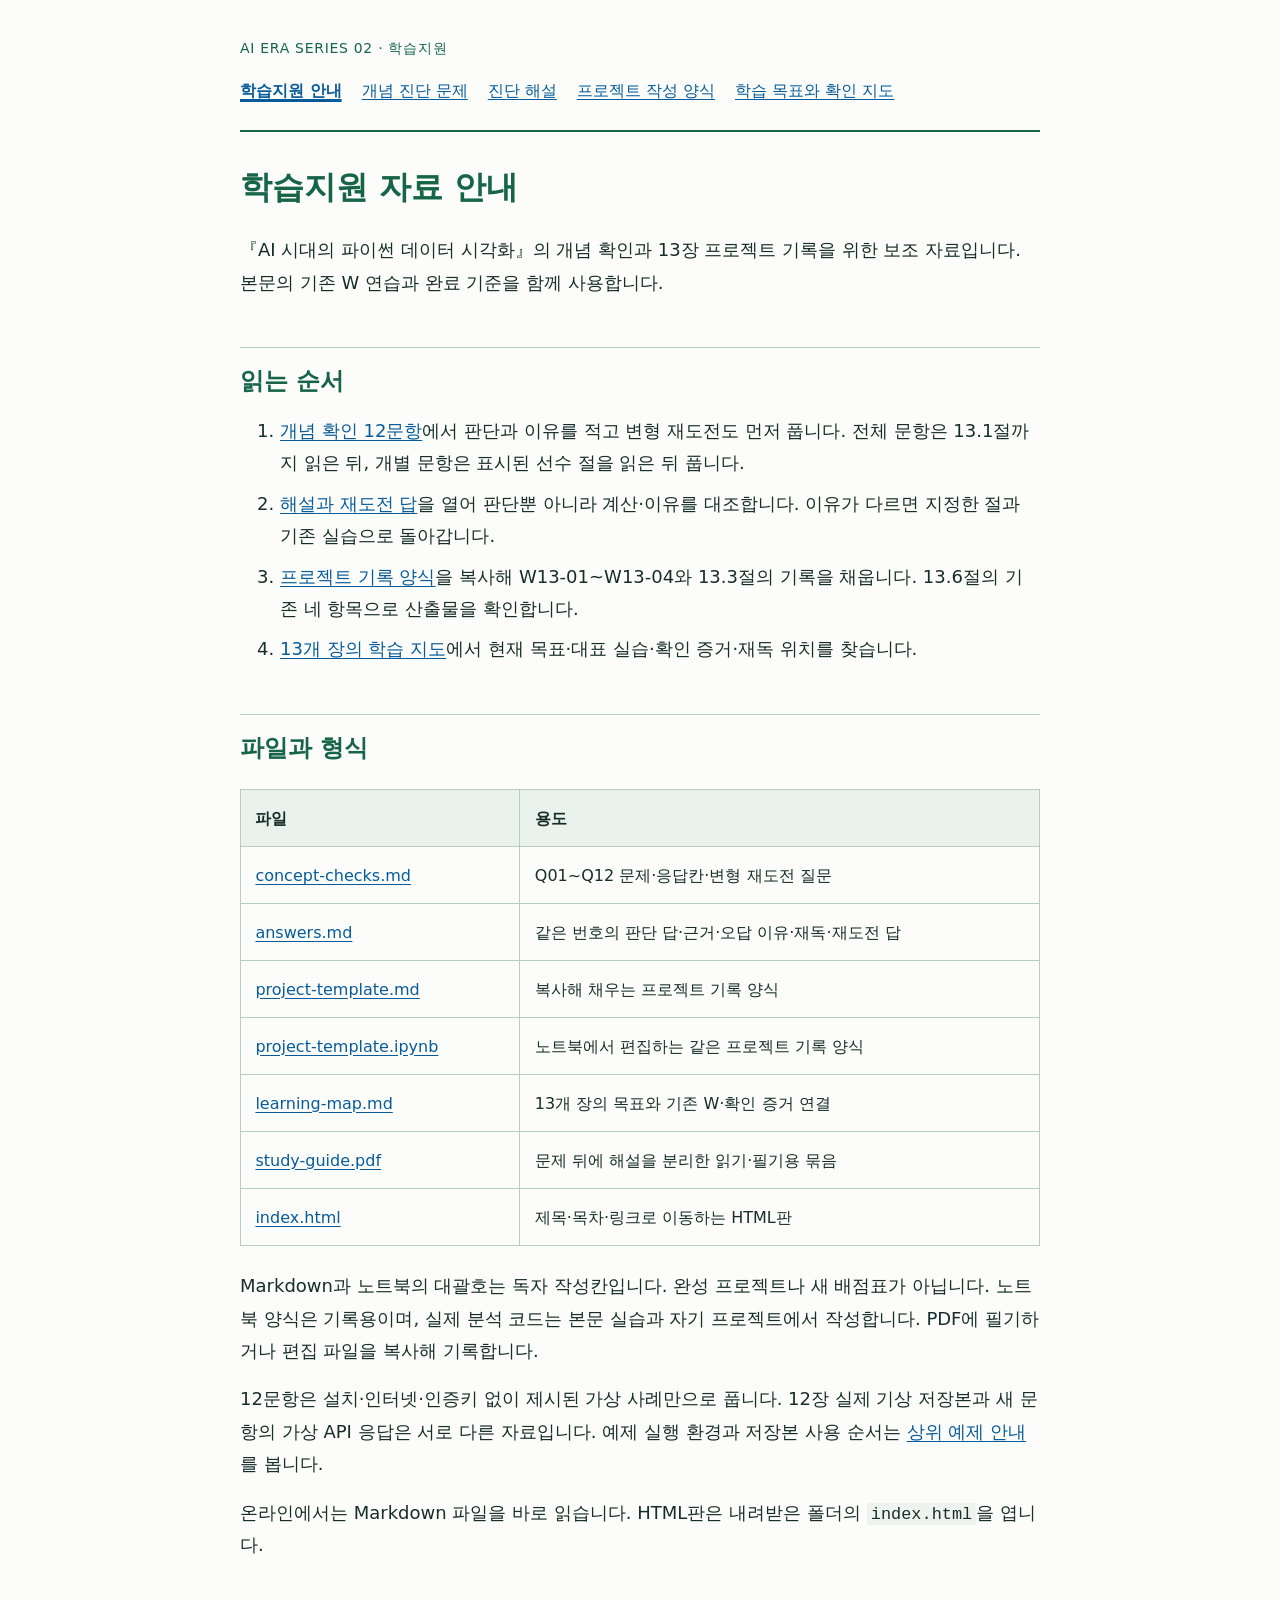
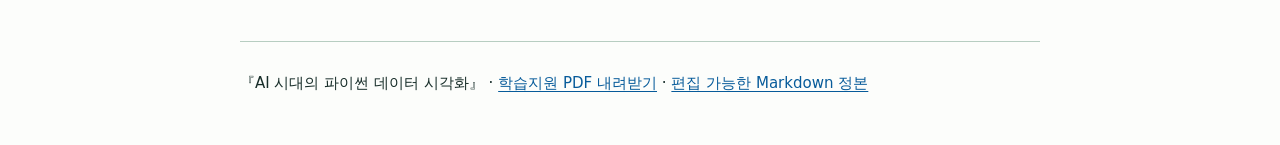
==== learning-support/index.html @ 8253a382 "Update examples for 13 chapters and learning support" ====
<!doctype html>
<html lang="ko"><head><meta charset="utf-8"><meta name="viewport" content="width=device-width, initial-scale=1">
<title>학습지원 자료 안내 | 파이썬 데이터 시각화 학습지원</title><link rel="stylesheet" href="support.css"></head>
<body><a class="skip" href="#main">본문으로 건너뛰기</a><header><p class="series">AI ERA SERIES 02 · 학습지원</p>
<nav aria-label="학습지원 자료"><a href="README.html" aria-current="page">학습지원 안내</a>
<a href="concept-checks.html">개념 진단 문제</a>
<a href="answers.html">진단 해설</a>
<a href="project-template.html">프로젝트 작성 양식</a>
<a href="learning-map.html">학습 목표와 확인 지도</a></nav></header><main id="main"><h1 id="학습지원-자료-안내">학습지원 자료 안내</h1>
<p>『AI 시대의 파이썬 데이터 시각화』의 개념 확인과 13장 프로젝트 기록을 위한 보조 자료입니다. 본문의 기존 W 연습과 완료 기준을 함께 사용합니다.</p>
<h2 id="읽는-순서">읽는 순서</h2>
<ol type="1">
<li><a href="concept-checks.html">개념 확인 12문항</a>에서 판단과 이유를 적고 변형 재도전도 먼저 풉니다. 전체 문항은 13.1절까지 읽은 뒤, 개별 문항은 표시된 선수 절을 읽은 뒤 풉니다.</li>
<li><a href="answers.html">해설과 재도전 답</a>을 열어 판단뿐 아니라 계산·이유를 대조합니다. 이유가 다르면 지정한 절과 기존 실습으로 돌아갑니다.</li>
<li><a href="project-template.html">프로젝트 기록 양식</a>을 복사해 W13-01~W13-04와 13.3절의 기록을 채웁니다. 13.6절의 기존 네 항목으로 산출물을 확인합니다.</li>
<li><a href="learning-map.html">13개 장의 학습 지도</a>에서 현재 목표·대표 실습·확인 증거·재독 위치를 찾습니다.</li>
</ol>
<h2 id="파일과-형식">파일과 형식</h2>
<div class="table-scroll" role="region" aria-label="학습지원 안내 표 1" tabindex="0"><table>
<thead>
<tr>
<th scope="col">파일</th>
<th scope="col">용도</th>
</tr>
</thead>
<tbody>
<tr>
<td><a href="concept-checks.html">concept-checks.md</a></td>
<td>Q01~Q12 문제·응답칸·변형 재도전 질문</td>
</tr>
<tr>
<td><a href="answers.html">answers.md</a></td>
<td>같은 번호의 판단 답·근거·오답 이유·재독·재도전 답</td>
</tr>
<tr>
<td><a href="project-template.html">project-template.md</a></td>
<td>복사해 채우는 프로젝트 기록 양식</td>
</tr>
<tr>
<td><a href="project-template.ipynb">project-template.ipynb</a></td>
<td>노트북에서 편집하는 같은 프로젝트 기록 양식</td>
</tr>
<tr>
<td><a href="learning-map.html">learning-map.md</a></td>
<td>13개 장의 목표와 기존 W·확인 증거 연결</td>
</tr>
<tr>
<td><a href="study-guide.pdf">study-guide.pdf</a></td>
<td>문제 뒤에 해설을 분리한 읽기·필기용 묶음</td>
</tr>
<tr>
<td><a href="index.html">index.html</a></td>
<td>제목·목차·링크로 이동하는 HTML판</td>
</tr>
</tbody>
</table></div>
<p>Markdown과 노트북의 대괄호는 독자 작성칸입니다. 완성 프로젝트나 새 배점표가 아닙니다. 노트북 양식은 기록용이며, 실제 분석 코드는 본문 실습과 자기 프로젝트에서 작성합니다. PDF에 필기하거나 편집 파일을 복사해 기록합니다.</p>
<p>12문항은 설치·인터넷·인증키 없이 제시된 가상 사례만으로 풉니다. 12장 실제 기상 저장본과 새 문항의 가상 API 응답은 서로 다른 자료입니다. 예제 실행 환경과 저장본 사용 순서는 <a href="../README.md">상위 예제 안내</a>를 봅니다.</p>
<p>온라인에서는 Markdown 파일을 바로 읽습니다. HTML판은 내려받은 폴더의 <code>index.html</code>을 엽니다.</p>
</main>
<footer><p>『AI 시대의 파이썬 데이터 시각화』 · <a href="study-guide.pdf">학습지원 PDF 내려받기</a> · <a href="README.md">편집 가능한 Markdown 정본</a></p></footer></body></html>
---- learning-support/support.css ----
:root { color-scheme: light; --ink:#172d29; --green:#176547; --line:#b7cdc1; }
* { box-sizing:border-box; }
html { font-size:100%; scroll-padding-top:1rem; }
body { margin:0; color:var(--ink); background:#fcfdfb; font-family:system-ui,-apple-system,"Noto Sans KR","Malgun Gothic",sans-serif; font-size:1.125rem; line-height:1.8; overflow-wrap:anywhere; }
header,main,footer { width:min(100% - 2rem, 50rem); margin-inline:auto; }
header { padding-block:1.5rem; border-bottom:2px solid var(--green); }
.series { font-size:.875rem; letter-spacing:.05em; color:var(--green); }
nav { display:flex; flex-wrap:wrap; gap:.5rem 1.25rem; font-size:1rem; }
nav a[aria-current] { font-weight:700; text-decoration-thickness:3px; }
main { padding-block:2rem 4rem; }
h1,h2,h3 { color:var(--green); line-height:1.45; overflow-wrap:anywhere; }
h1 { font-size:2rem; margin:0 0 1.5rem; }
h2 { font-size:1.5rem; margin:3rem 0 1rem; padding-top:1rem; border-top:1px solid var(--line); }
h3 { font-size:1.15rem; margin:2rem 0 .75rem; }
p,ul,ol { margin-block:.75rem 1rem; }
li { margin-block:.5rem; }
a { color:#075b9a; text-underline-offset:.18em; }
a:focus-visible, [tabindex]:focus-visible { outline:3px solid #965400; outline-offset:4px; }
code { font: .94em/1.6 ui-monospace,"D2Coding",monospace; background:#eef3f0; padding:.1em .25em; white-space:break-spaces; }
pre { padding:1rem; background:#eef3f0; overflow:auto; white-space:pre-wrap; }
pre code { padding:0; }
blockquote { margin:1.5rem 0; border-left:4px solid var(--green); padding:.2rem 1rem; }
.table-scroll { max-width:100%; overflow-x:auto; margin-block:1.5rem; }
table { border-collapse:collapse; width:100%; font-size:1rem; line-height:1.7; }
th,td { border:1px solid var(--line); padding:.9rem; text-align:left; vertical-align:top; min-width:6rem; }
th { background:#eaf2ed; }
footer { border-top:1px solid var(--line); padding-block:1rem 2rem; font-size:.94rem; }
.skip { position:absolute; top:.5rem; left:.5rem; padding:.5rem 1rem; background:white; transform:translateY(-200%); }
.skip:focus { transform:translateY(0); z-index:2; }
@media (max-width:35rem) { body { font-size:1rem; } h1 { font-size:1.65rem; } h2 { font-size:1.3rem; } th,td { padding:.6rem; } }
@media print { nav,.skip { display:none; } body { font-size:12pt; line-height:1.6; background:white; } h2,h3 { break-after:avoid; } }
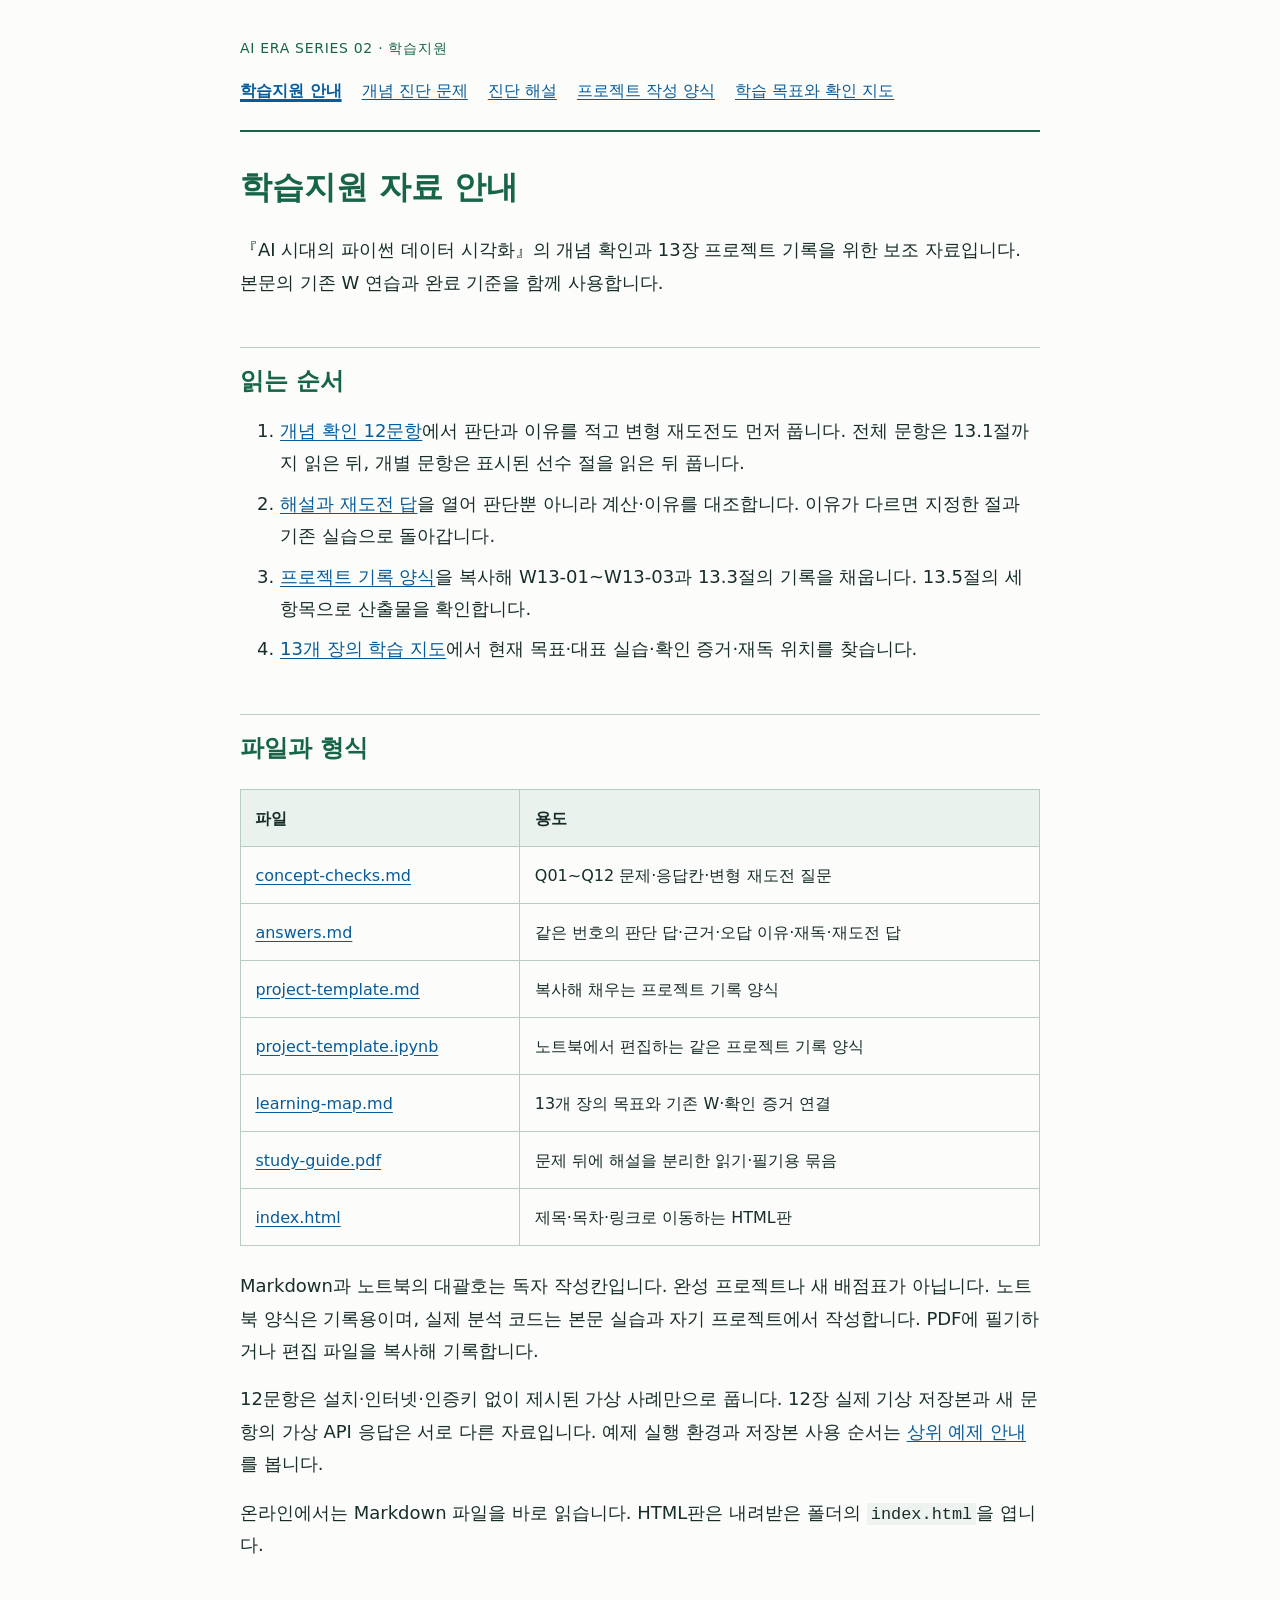
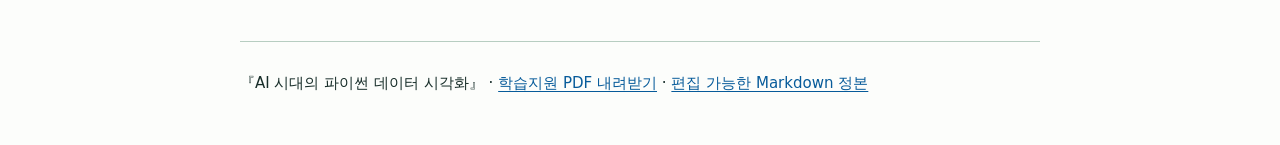
==== commit 00361596: "Sync notebooks and learning support with the current book text" ====
--- a/learning-support/index.html
+++ b/learning-support/index.html
@@ -12,7 +12,7 @@
 <ol type="1">
 <li><a href="concept-checks.html">개념 확인 12문항</a>에서 판단과 이유를 적고 변형 재도전도 먼저 풉니다. 전체 문항은 13.1절까지 읽은 뒤, 개별 문항은 표시된 선수 절을 읽은 뒤 풉니다.</li>
 <li><a href="answers.html">해설과 재도전 답</a>을 열어 판단뿐 아니라 계산·이유를 대조합니다. 이유가 다르면 지정한 절과 기존 실습으로 돌아갑니다.</li>
-<li><a href="project-template.html">프로젝트 기록 양식</a>을 복사해 W13-01~W13-04와 13.3절의 기록을 채웁니다. 13.6절의 기존 네 항목으로 산출물을 확인합니다.</li>
+<li><a href="project-template.html">프로젝트 기록 양식</a>을 복사해 W13-01~W13-03과 13.3절의 기록을 채웁니다. 13.5절의 세 항목으로 산출물을 확인합니다.</li>
 <li><a href="learning-map.html">13개 장의 학습 지도</a>에서 현재 목표·대표 실습·확인 증거·재독 위치를 찾습니다.</li>
 </ol>
 <h2 id="파일과-형식">파일과 형식</h2>
